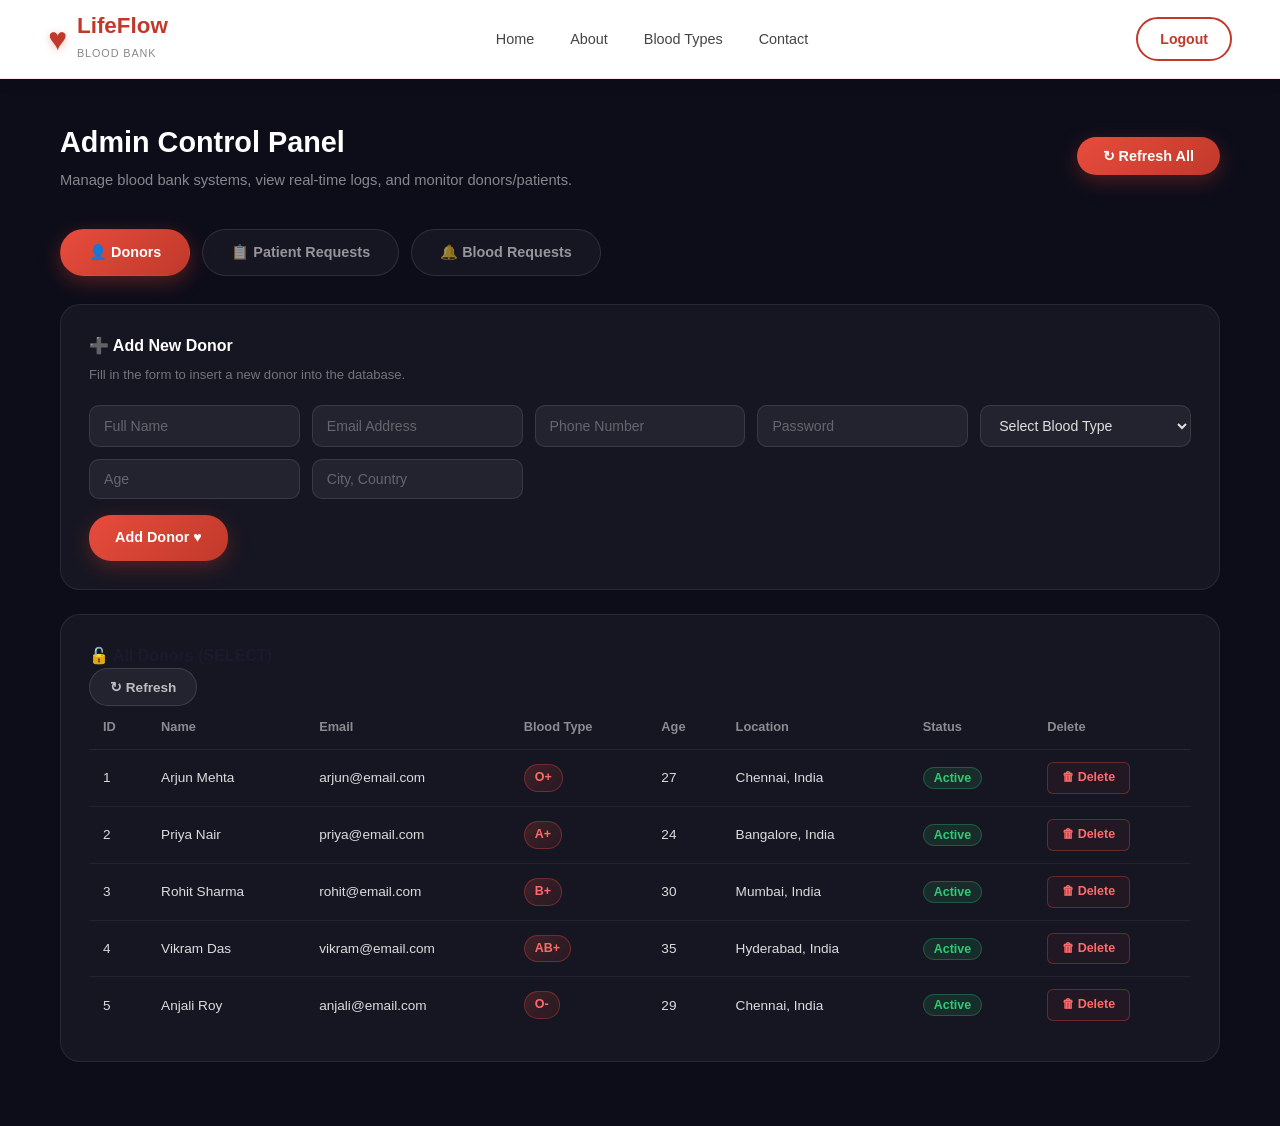
==== web/admin.html @ 805032db "Upload complete LifeFlow project" ====
<!DOCTYPE html>
<html lang="en">
<head>
    <meta charset="UTF-8">
    <meta name="viewport" content="width=device-width, initial-scale=1.0">
    <meta name="description" content="Admin Panel - LifeFlow Blood Bank. Manage donors, patients and blood requests.">
    <title>Admin Panel | LifeFlow Blood Bank</title>
    <link rel="stylesheet" href="./style/style.css">
    <link rel="stylesheet" href="./style/animation.css">
    <style>
        
        .admin-page {
            background: #0d0d1a;
            min-height: calc(100vh - 65px);
            padding: 40px 60px;
        }

     
        .admin-header {
            display: flex;
            align-items: center;
            justify-content: space-between;
            margin-bottom: 36px;
            animation: fadeUp 0.8s ease-out forwards;
        }
        .admin-welcome h2 {
            font-size: 1.8rem;
            font-weight: 800;
            color: white;
        }
        .admin-welcome p {
            font-size: 0.92rem;
            color: rgba(255,255,255,0.5);
            margin-top: 4px;
        }

       
        .admin-tabs {
            display: flex;
            gap: 12px;
            margin-bottom: 28px;
            animation: fadeUp 0.8s ease-out forwards;
        }
        .tab-btn {
            padding: 11px 28px;
            border: 1px solid rgba(255,255,255,0.1);
            border-radius: 40px;
            background: rgba(255,255,255,0.04);
            color: rgba(255,255,255,0.55);
            font-size: 0.9rem;
            font-weight: 600;
            font-family: inherit;
            cursor: pointer;
            transition: all 0.2s;
            display: inline-block;
        }
        .tab-btn:hover {
            border-color: rgba(231,76,60,0.5);
            color: white;
        }

 
        .panel { display: none !important; }

       
        #tab-donors:checked ~ .admin-page #panel-donors,
        #tab-patients:checked ~ .admin-page #panel-patients,
        #tab-requests:checked ~ .admin-page #panel-requests {
            display: block !important;
        }

        #tab-donors:checked ~ .admin-page #tab-btn-donors,
        #tab-patients:checked ~ .admin-page #tab-btn-patients,
        #tab-requests:checked ~ .admin-page #tab-btn-requests {
            background: linear-gradient(135deg, #e74c3c, #c0392b);
            border-color: transparent;
            color: white;
            box-shadow: 0 6px 20px rgba(192,57,43,0.4);
        }

       
        .dash-card {
            background: rgba(255,255,255,0.04);
            border: 1px solid rgba(255,255,255,0.08);
            border-radius: 20px;
            padding: 28px 28px;
            margin-bottom: 24px;
            animation: fadeUp 0.8s ease-out forwards;
        }
        .dash-card h3 {
            font-size: 1rem;
            font-weight: 700;
            color: white;
            margin-bottom: 6px;
        }
        .card-sub {
            font-size: 0.82rem;
            color: rgba(255,255,255,0.4);
            margin-bottom: 20px;
        }

       
        .form-grid {
            display: grid;
            grid-template-columns: repeat(auto-fill, minmax(190px, 1fr));
            gap: 12px;
            margin-bottom: 16px;
        }
        .input-wrapper {
            display: flex;
            align-items: center;
            background: rgba(255,255,255,0.06);
            border: 1px solid rgba(255,255,255,0.1);
            border-radius: 10px;
            overflow: hidden;
            transition: border 0.2s;
        }
        .input-wrapper:focus-within {
            border-color: rgba(231,76,60,0.6);
        }
        .input-wrapper input,
        .input-wrapper select {
            width: 100%;
            padding: 11px 14px;
            background: transparent;
            border: none;
            color: #e0e0e0;
            font-size: 0.88rem;
            font-family: inherit;
            outline: none;
        }
        .input-wrapper input::placeholder { color: rgba(255,255,255,0.3); }
        .input-wrapper select option { background: #1a1a2e; }

        .btn-submit-sm {
            padding: 11px 26px;
            border: none;
            border-radius: 22px;
            background: linear-gradient(135deg, #e74c3c, #c0392b);
            color: white;
            font-size: 0.9rem;
            font-weight: 700;
            font-family: inherit;
            cursor: pointer;
            box-shadow: 0 6px 20px rgba(192,57,43,0.35);
            transition: transform 0.2s, box-shadow 0.2s;
            display: inline-block;
        }
        .btn-submit-sm:hover {
            transform: translateY(-2px);
            box-shadow: 0 10px 28px rgba(192,57,43,0.5);
        }
        .btn-refresh {
            padding: 10px 20px;
            border: 1px solid rgba(255,255,255,0.12);
            border-radius: 22px;
            background: rgba(255,255,255,0.06);
            color: rgba(255,255,255,0.7);
            font-size: 0.85rem;
            font-weight: 600;
            font-family: inherit;
            cursor: pointer;
            transition: all 0.2s;
            display: inline-block;
        }
        .btn-refresh:hover { background: rgba(255,255,255,0.12); color: white; }

        
        .history-table {
            width: 100%;
            border-collapse: collapse;
            font-size: 0.85rem;
        }
        .history-table th {
            text-align: left;
            padding: 11px 14px;
            color: rgba(255,255,255,0.5);
            font-weight: 600;
            font-size: 0.8rem;
            border-bottom: 1px solid rgba(255,255,255,0.07);
        }
        .history-table td {
            padding: 12px 14px;
            border-bottom: 1px solid rgba(255,255,255,0.05);
            color: rgba(255,255,255,0.85);
        }
        .history-table tr:last-child td { border-bottom: none; }
        .history-table tr:hover td { background: rgba(255,255,255,0.02); }


        .blood-badge {
            display: inline-block;
            padding: 3px 10px;
            border-radius: 20px;
            font-size: 0.78rem;
            font-weight: 700;
            background: linear-gradient(135deg, rgba(231,76,60,0.2), rgba(192,57,43,0.1));
            border: 1px solid rgba(231,76,60,0.35);
            color: #ff6b6b;
        }
        .badge-active   { background: rgba(46,204,113,0.12);  border: 1px solid rgba(46,204,113,0.3);  color: #2ecc71; padding: 3px 10px; border-radius: 20px; font-size: 0.78rem; font-weight: 700; }
        .badge-inactive { background: rgba(231,76,60,0.12);   border: 1px solid rgba(231,76,60,0.3);   color: #e74c3c; padding: 3px 10px; border-radius: 20px; font-size: 0.78rem; font-weight: 700; }
        .badge-pending  { background: rgba(241,196,15,0.12);  border: 1px solid rgba(241,196,15,0.3);  color: #f1c40f; padding: 3px 10px; border-radius: 20px; font-size: 0.78rem; font-weight: 700; }
        .badge-critical { background: rgba(231,76,60,0.18);   border: 1px solid rgba(231,76,60,0.4);   color: #ff6b6b; padding: 3px 10px; border-radius: 20px; font-size: 0.78rem; font-weight: 700; }
        .badge-urgent   { background: rgba(241,196,15,0.15);  border: 1px solid rgba(241,196,15,0.35); color: #f1c40f; padding: 3px 10px; border-radius: 20px; font-size: 0.78rem; font-weight: 700; }
        .badge-accepted { background: rgba(46,204,113,0.12);  border: 1px solid rgba(46,204,113,0.3);  color: #2ecc71; padding: 3px 10px; border-radius: 20px; font-size: 0.78rem; font-weight: 700; }


        .btn-del {
            padding: 5px 14px;
            border: 1px solid rgba(231,76,60,0.35);
            border-radius: 6px;
            background: rgba(231,76,60,0.06);
            color: #ff6b6b;
            font-size: 0.78rem;
            font-weight: 600;
            font-family: inherit;
            cursor: pointer;
            transition: all 0.2s;
            display: inline-block;
        }
        .btn-del:hover { background: #e74c3c; color: white; border-color: transparent; }

        
        tr:has(.delete-row-checkbox:checked) {
            display: none !important;
        }

       
        .form-msg {
            display: none;
            margin-top: 14px;
            font-size: 0.88rem;
            font-weight: 600;
        }
        #add-donor-toggle:checked ~ .admin-page #d-msg { display: block; }
        #add-patient-toggle:checked ~ .admin-page #p-msg { display: block; }
        #send-request-toggle:checked ~ .admin-page #r-msg { display: block; }
    </style>
</head>
<body class="login-body">

 
    <input type="checkbox" id="add-donor-toggle" style="display:none;">
    <input type="checkbox" id="add-patient-toggle" style="display:none;">
    <input type="checkbox" id="send-request-toggle" style="display:none;">
    <input type="radio" name="admin-tabs" id="tab-donors" checked style="display:none;">
    <input type="radio" name="admin-tabs" id="tab-patients" style="display:none;">
    <input type="radio" name="admin-tabs" id="tab-requests" style="display:none;">

   
    <header id="navbar">
        <div class="nav-brand">
            <span class="brand-icon">&#9829;</span>
            <div class="brand-text">
                <h1>LifeFlow</h1>
                <span class="brand-sub">Blood Bank</span>
            </div>
        </div>
        <nav class="nav-links">
            <a href="index.html" class="nav-link">Home</a>
            <a href="index.html#about" class="nav-link">About</a>
            <a href="index.html#blood-types" class="nav-link">Blood Types</a>
            <a href="index.html#contact" class="nav-link">Contact</a>
        </nav>
        <div class="nav-actions">
            <a href="index.html" class="btn-login" id="btn-logout" style="display: inline-block; text-align: center;">Logout</a>
        </div>
    </header>

    
    <div class="admin-page">
        
       
        <div class="admin-header">
            <div class="admin-welcome">
                <h2>Admin Control Panel</h2>
                <p>Manage blood bank systems, view real-time logs, and monitor donors/patients.</p>
            </div>
            <a href="admin.html" class="btn-submit-sm" style="display: inline-block; text-align: center; text-decoration: none; line-height: 1.15; padding: 11px 26px;">&#8635; Refresh All</a>
        </div>

       
        <div class="admin-tabs">
            <label for="tab-donors" class="tab-btn" id="tab-btn-donors">&#128100; Donors</label>
            <label for="tab-patients" class="tab-btn" id="tab-btn-patients">&#128203; Patient Requests</label>
            <label for="tab-requests" class="tab-btn" id="tab-btn-requests">&#128276; Blood Requests</label>
        </div>

        
        <div id="panel-donors" class="panel">

       
            <div class="dash-card">
                <h3>&#10133; Add New Donor</h3>
                <p class="card-sub">Fill in the form to insert a new donor into the database.</p>
                <div class="form-grid">
                    <div class="input-wrapper"><input id="d-name"     type="text"     placeholder="Full Name" /></div>
                    <div class="input-wrapper"><input id="d-email"    type="email"    placeholder="Email Address" /></div>
                    <div class="input-wrapper"><input id="d-phone"    type="tel"      placeholder="Phone Number" /></div>
                    <div class="input-wrapper"><input id="d-password" type="password" placeholder="Password" /></div>
                    <div class="input-wrapper">
                        <select id="d-blood">
                            <option value="">Select Blood Type</option>
                            <option>A+</option><option>A-</option>
                            <option>B+</option><option>B-</option>
                            <option>O+</option><option>O-</option>
                            <option>AB+</option><option>AB-</option>
                        </select>
                    </div>
                    <div class="input-wrapper"><input id="d-age"      type="number" placeholder="Age" /></div>
                    <div class="input-wrapper"><input id="d-location" type="text"   placeholder="City, Country" /></div>
                </div>
                <label for="add-donor-toggle" class="btn-submit-sm" style="display: inline-block; cursor: pointer; text-align: center;">Add Donor &#9829;</label>
                <div class="form-msg" id="d-msg" style="color:#2ecc71;">✅ Donor added successfully (simulated).</div>
            </div>

          
            <div class="dash-card">
                <div class="section-row">
                    <h4>&#128275; All Donors (SELECT)</h4>
                    <a href="admin.html" style="text-decoration: none;"><button class="btn-refresh">&#8635; Refresh</button></a>
                </div>
                <table class="history-table">
                    <thead>
                        <tr>
                            <th>ID</th><th>Name</th><th>Email</th>
                            <th>Blood Type</th><th>Age</th><th>Location</th>
                            <th>Status</th><th>Delete</th>
                        </tr>
                    </thead>
                    <tbody id="donors-tbody">
                        <tr>
                            <td>1</td><td>Arjun Mehta</td><td>arjun@email.com</td>
                            <td><span class="blood-badge">O+</span></td><td>27</td><td>Chennai, India</td>
                            <td><span class="badge-active">Active</span></td>
                            <td><a href="/delete-user?userId=1" class="btn-del" style="text-decoration:none;">&#128465; Delete</a></td>
                        </tr>
                        <tr>
                            <td>2</td><td>Priya Nair</td><td>priya@email.com</td>
                            <td><span class="blood-badge">A+</span></td><td>24</td><td>Bangalore, India</td>
                            <td><span class="badge-active">Active</span></td>
                            <td><a href="/delete-user?userId=2" class="btn-del" style="text-decoration:none;">&#128465; Delete</a></td>
                        </tr>
                        <tr>
                            <td>3</td><td>Rohit Sharma</td><td>rohit@email.com</td>
                            <td><span class="blood-badge">B+</span></td><td>30</td><td>Mumbai, India</td>
                            <td><span class="badge-active">Active</span></td>
                            <td><a href="/delete-user?userId=3" class="btn-del" style="text-decoration:none;">&#128465; Delete</a></td>
                        </tr>
                        <tr>
                            <td>4</td><td>Vikram Das</td><td>vikram@email.com</td>
                            <td><span class="blood-badge">AB+</span></td><td>35</td><td>Hyderabad, India</td>
                            <td><span class="badge-active">Active</span></td>
                            <td><a href="/delete-user?userId=4" class="btn-del" style="text-decoration:none;">&#128465; Delete</a></td>
                        </tr>
                        <tr>
                            <td>5</td><td>Anjali Roy</td><td>anjali@email.com</td>
                            <td><span class="blood-badge">O-</span></td><td>29</td><td>Chennai, India</td>
                            <td><span class="badge-active">Active</span></td>
                            <td><a href="/delete-user?userId=5" class="btn-del" style="text-decoration:none;">&#128465; Delete</a></td>
                        </tr>
                    </tbody>
                </table>
            </div>
        </div>

        
        <div id="panel-patients" class="panel">

           
            <div class="dash-card">
                <h3>&#10133; Submit Blood Request</h3>
                <p class="card-sub">Add a new patient blood request to the database.</p>
                <div class="form-grid">
                    <div class="input-wrapper"><input id="p-name"     type="text"  placeholder="Patient Full Name" /></div>
                    <div class="input-wrapper"><input id="p-email"    type="email" placeholder="Email Address" /></div>
                    <div class="input-wrapper"><input id="p-phone"    type="tel"   placeholder="Phone Number" /></div>
                    <div class="input-wrapper">
                        <select id="p-blood">
                            <option value="">Blood Type Needed</option>
                            <option>A+</option><option>A-</option>
                            ``<option>B+</option><option>B-</option>
                            <option>O+</option><option>O-</option>
                            <option>AB+</option><option>AB-</option>
                        </select>
                    </div>
                    <div class="input-wrapper"><input id="p-hospital" type="text" placeholder="Hospital / Location" /></div>
                </div>
                <label for="add-patient-toggle" class="btn-submit-sm" style="display: inline-block; cursor: pointer; text-align: center;">Submit Request &#9829;</label>
                <div class="form-msg" id="p-msg" style="color:#2ecc71;">✅ Patient Request submitted successfully (simulated).</div>
            </div>

            
            <div class="dash-card">
                <div class="section-row">
                    <h4>&#128275; All Patient Requests (SELECT)</h4>
                    <a href="admin.html" style="text-decoration: none;"><button class="btn-refresh">&#8635; Refresh</button></a>
                </div>
                <table class="history-table">
                    <thead>
                        <tr>
                            <th>ID</th><th>Name</th><th>Email</th>
                            <th>Blood Needed</th><th>Hospital</th><th>Phone</th><th>Delete</th>
                        </tr>
                    </thead>
                    <tbody id="patients-tbody">
                        <tr>
                            <td>1</td><td>Rajesh Kumar</td><td>rajesh@email.com</td>
                            <td><span class="blood-badge">O+</span></td><td>Apollo Hospital</td><td>+91 94444 88888</td>
                            <td><a href="/delete-user?userId=1" class="btn-del" style="text-decoration:none;">&#128465; Delete</a></td>
                        </tr>
                        <tr>
                            <td>2</td><td>Sita Devi</td><td>sita@email.com</td>
                            <td><span class="blood-badge">A+</span></td><td>City General Hospital</td><td>+91 93333 77777</td>
                            <td><a href="/delete-user?userId=2" class="btn-del" style="text-decoration:none;">&#128465; Delete</a></td>
                        </tr>
                        <tr>
                            <td>3</td><td>Amit Sharma</td><td>amit@email.com</td>
                            <td><span class="blood-badge">O+</span></td><td>Fortis Hospital</td><td>+91 44444 55555</td>
                            <td><a href="/delete-user?userId=3" class="btn-del" style="text-decoration:none;">&#128465; Delete</a></td>
                        </tr>
                    </tbody>
                </table>
            </div>
        </div>

        
        <div id="panel-requests" class="panel">

        
            <div class="dash-card">
                <h3>&#10133; Send Request to Donor</h3>
                <p class="card-sub">Link a patient to a specific donor by entering their IDs.</p>
                <div class="form-grid">
                    <div class="input-wrapper"><input id="r-pid"      type="number" placeholder="Patient ID" /></div>
                    <div class="input-wrapper"><input id="r-did"      type="number" placeholder="Donor ID" /></div>
                    <div class="input-wrapper">
                        <select id="r-blood">
                            <option value="">Blood Type</option>
                            <option>A+</option><option>A-</option>
                            <option>B+</option><option>B-</option>
                            <option>O+</option><option>O-</option>
                            <option>AB+</option><option>AB-</option>
                        </select>
                    </div>
                    <div class="input-wrapper"><input id="r-hospital" type="text" placeholder="Hospital" /></div>
                </div>
                <label for="send-request-toggle" class="btn-submit-sm" style="display: inline-block; cursor: pointer; text-align: center;">Send Request &#9829;</label>
                <div class="form-msg" id="r-msg" style="color:#2ecc71;">✅ Blood Request linked successfully (simulated).</div>
            </div>

           
            <div class="dash-card">
                <div class="section-row">
                    <h4>&#128275; All Blood Requests (SELECT)</h4>
                    <a href="admin.html" style="text-decoration: none;"><button class="btn-refresh">&#8635; Refresh</button></a>
                </div>
                <table class="history-table">
                    <thead>
                        <tr>
                            <th>ID</th><th>Patient</th><th>Blood Needed</th>
                            <th>Hospital</th><th>Units</th><th>Status</th><th>Created At</th><th>Delete</th>
                        </tr>
                    </thead>
                    <tbody id="requests-tbody">
                        <tr>
                            <td>1</td><td>Rajesh Kumar</td><td><span class="blood-badge">O+</span></td>
                            <td>Apollo Hospital</td><td>1 Unit</td><td><span class="badge-pending">Pending</span></td><td>2026-06-29 23:51:04.0</td>
                            <td><a href="/delete-request?requestId=1" class="btn-del" style="text-decoration:none;">&#128465; Delete</a></td>
                        </tr>
                        <tr>
                            <td>2</td><td>Sita Devi</td><td><span class="blood-badge">A+</span></td>
                            <td>City General Hospital</td><td>1 Unit</td><td><span class="badge-pending">Pending</span></td><td>2026-06-29 23:34:32.0</td>
                            <td><a href="/delete-request?requestId=2" class="btn-del" style="text-decoration:none;">&#128465; Delete</a></td>
                        </tr>
                        <tr>
                            <td>3</td><td>Amit Sharma</td><td><span class="blood-badge">O+</span></td>
                            <td>Fortis Hospital</td><td>1 Unit</td><td><span class="badge-accepted">Accepted</span></td><td>2026-06-29 23:33:00.0</td>
                            <td><a href="/delete-request?requestId=3" class="btn-del" style="text-decoration:none;">&#128465; Delete</a></td>
                        </tr>
                    </tbody>
                </table>
            </div>
        </div>

    </div>

</body>
</html>
---- web/style/style.css ----
* {
    margin: 0;
    padding: 0;
    box-sizing: border-box;
}

html {
    scroll-behavior: smooth;
}

body {
    font-family: 'Inter', Arial, sans-serif;
    background-color: #fafafa;
    color: #1a1a2e;
    line-height: 1.6;
}

a {
    text-decoration: none;
    color: inherit;
}

ul {
    list-style: none;
}

header {
    display: flex;
    align-items: center;
    justify-content: space-between;
    background: rgba(255, 255, 255, 0.96);
    backdrop-filter: blur(12px);
    border-bottom: 1px solid rgba(192, 57, 43, 0.12);
    padding: 14px 48px;
    position: sticky;
    top: 0;
    z-index: 1000;
    box-shadow: 0 2px 20px rgba(0,0,0,0.06);
}

.nav-brand {
    display: flex;
    align-items: center;
    gap: 10px;
}

.brand-icon {
    font-size: 2rem;
    color: #c0392b;
    line-height: 1;
    filter: drop-shadow(0 2px 4px rgba(192,57,43,0.3));
}

.brand-text h1,
.brand-text h2 {
    font-size: 1.4rem;
    font-weight: 800;
    color: #c0392b;
    line-height: 1.1;
}

.brand-sub {
    font-size: 0.68rem;
    font-weight: 500;
    color: #888;
    letter-spacing: 0.08em;
    text-transform: uppercase;
}


.nav-links {
    display: flex;
    gap: 4px;
    align-items: center;
}

.nav-link {
    font-size: 0.9rem;
    font-weight: 500;
    color: #444;
    padding: 8px 16px;
    border-radius: 20px;
    transition: background 0.2s, color 0.2s;
}

.nav-link:hover {
    background: rgba(192, 57, 43, 0.08);
    color: #c0392b;
}


.nav-actions {
    display: flex;
    gap: 10px;
}

.btn-login,
.btn-register {
    padding: 9px 22px;
    border: none;
    border-radius: 22px;
    cursor: pointer;
    font-size: 0.88rem;
    font-weight: 600;
    font-family: 'Inter', Arial, sans-serif;
    transition: transform 0.2s, box-shadow 0.2s;
}

.btn-login {
    background: transparent;
    color: #c0392b;
    border: 2px solid #c0392b;
}

.btn-login:hover {
    background: rgba(192,57,43,0.07);
    transform: translateY(-1px);
}

.btn-register {
    background: linear-gradient(135deg, #e74c3c, #c0392b);
    color: white;
    box-shadow: 0 4px 14px rgba(192, 57, 43, 0.35);
}

.btn-register:hover {
    transform: translateY(-2px);
    box-shadow: 0 6px 20px rgba(192, 57, 43, 0.45);
}

.btn-login a,
.btn-register a {
    color: inherit;
}


.hero {
    display: flex;
    align-items: center;
    justify-content: space-between;
    gap: 40px;
    padding: 80px 80px 90px;
    background: linear-gradient(135deg, #1a1a2e 0%, #16213e 50%, #0f3460 100%);
    min-height: 88vh;
    position: relative;
    overflow: hidden;
}

.hero::before {
    content: '';
    position: absolute;
    width: 500px;
    height: 500px;
    border-radius: 50%;
    background: radial-gradient(circle, rgba(192,57,43,0.18) 0%, transparent 70%);
    top: -100px;
    right: -80px;
    pointer-events: none;
}

.hero::after {
    content: '';
    position: absolute;
    width: 300px;
    height: 300px;
    border-radius: 50%;
    background: radial-gradient(circle, rgba(231,76,60,0.12) 0%, transparent 70%);
    bottom: -80px;
    left: 60px;
    pointer-events: none;
}

.hero-content {
    flex: 1;
    max-width: 580px;
    animation: fadeUp 0.8s ease-out forwards;
}

.hero-badge {
    display: inline-block;
    background: rgba(192, 57, 43, 0.18);
    color: #ff6b6b;
    border: 1px solid rgba(192,57,43,0.4);
    padding: 6px 16px;
    border-radius: 30px;
    font-size: 0.82rem;
    font-weight: 600;
    letter-spacing: 0.04em;
    margin-bottom: 24px;
}

.hero-title {
    font-size: clamp(2.4rem, 5vw, 3.8rem);
    font-weight: 900;
    color: white;
    line-height: 1.12;
    margin-bottom: 20px;
    animation: scaleUp 0.8s ease-out forwards;
}

.hero-subtitle {
    font-size: 1.05rem;
    color: rgba(255,255,255,0.7);
    line-height: 1.75;
    margin-bottom: 36px;
    max-width: 480px;
}

.hero-buttons {
    display: flex;
    gap: 14px;
    margin-bottom: 48px;
    flex-wrap: wrap;
}

.btn-primary {
    padding: 13px 30px;
    border: none;
    border-radius: 26px;
    cursor: pointer;
    font-size: 0.96rem;
    font-weight: 700;
    font-family: 'Inter', Arial, sans-serif;
    background: linear-gradient(135deg, #e74c3c, #c0392b);
    color: white;
    box-shadow: 0 6px 20px rgba(192, 57, 43, 0.4);
    transition: transform 0.2s, box-shadow 0.2s;
}

.btn-primary a {
    color: white;
}

.btn-primary:hover {
    transform: translateY(-3px);
    box-shadow: 0 10px 28px rgba(192, 57, 43, 0.5);
}

.btn-outline {
    padding: 13px 30px;
    border: 2px solid rgba(255,255,255,0.5);
    border-radius: 26px;
    cursor: pointer;
    font-size: 0.96rem;
    font-weight: 700;
    font-family: 'Inter', Arial, sans-serif;
    background: transparent;
    color: white;
    transition: background 0.2s, border-color 0.2s, transform 0.2s;
}

.btn-outline a {
    color: white;
}

.btn-outline:hover {
    background: rgba(255,255,255,0.1);
    border-color: white;
    transform: translateY(-3px);
}


.hero-stats {
    display: flex;
    align-items: center;
    gap: 28px;
    background: rgba(255,255,255,0.06);
    border: 1px solid rgba(255,255,255,0.1);
    border-radius: 16px;
    padding: 20px 28px;
    backdrop-filter: blur(8px);
    width: fit-content;
}

.stat-item {
    display: flex;
    flex-direction: column;
    align-items: center;
    gap: 2px;
}

.stat-number {
    font-size: 1.6rem;
    font-weight: 800;
    color: #ff6b6b;
}

.stat-label {
    font-size: 0.78rem;
    color: rgba(255,255,255,0.55);
    font-weight: 500;
    text-transform: uppercase;
    letter-spacing: 0.05em;
}

.stat-divider {
    width: 1px;
    height: 40px;
    background: rgba(255,255,255,0.15);
}


.hero-image {
    flex: 1;
    display: flex;
    justify-content: center;
    align-items: center;
    max-width: 440px;
}

.hero-img-wrapper {
    position: relative;
    width: 100%;
}

.hero-img-wrapper img {
    width: 100%;
    height: 420px;
    object-fit: cover;
    border-radius: 24px;
    box-shadow: 0 24px 60px rgba(0,0,0,0.4);
    border: 3px solid rgba(192,57,43,0.4);
}

.hero-badge-float {
    position: absolute;
    bottom: -18px;
    left: -18px;
    background: linear-gradient(135deg, #e74c3c, #c0392b);
    color: white;
    padding: 14px 20px;
    border-radius: 16px;
    font-weight: 700;
    font-size: 0.9rem;
    display: flex;
    align-items: center;
    gap: 8px;
    box-shadow: 0 8px 24px rgba(192,57,43,0.4);
    animation: floatContinuous 3.5s ease-in-out infinite;
}


.about {
    padding: 90px 80px;
    background: white;
}

.section-container {
    display: flex;
    align-items: center;
    gap: 70px;
    max-width: 1100px;
    margin: 0 auto;
}

.section-container.reverse {
    flex-direction: row-reverse;
}

.about-image {
    position: relative;
    flex-shrink: 0;
}

.about-image img {
    width: 380px;
    height: 420px;
    object-fit: cover;
    border-radius: 20px;
    box-shadow: 0 16px 48px rgba(0,0,0,0.12);
    border: 3px solid rgba(192,57,43,0.15);
}

.about-badge {
    position: absolute;
    bottom: -16px;
    right: -16px;
    background: linear-gradient(135deg, #e74c3c, #c0392b);
    color: white;
    padding: 12px 18px;
    border-radius: 14px;
    font-weight: 700;
    font-size: 0.88rem;
    box-shadow: 0 6px 20px rgba(192,57,43,0.35);
}

.about-content {
    flex: 1;
}

.section-tag {
    display: inline-block;
    background: rgba(192, 57, 43, 0.1);
    color: #c0392b;
    padding: 5px 14px;
    border-radius: 20px;
    font-size: 0.78rem;
    font-weight: 700;
    letter-spacing: 0.07em;
    text-transform: uppercase;
    margin-bottom: 14px;
}

.section-tag.center {
    display: block;
    text-align: center;
    width: fit-content;
    margin: 0 auto 14px;
}

.section-title {
    font-size: clamp(1.6rem, 3vw, 2.2rem);
    font-weight: 800;
    color: #1a1a2e;
    margin-bottom: 16px;
    line-height: 1.25;
}

.section-title.center {
    text-align: center;
}

.section-title.white {
    color: white;
}

.section-text {
    font-size: 0.97rem;
    color: #555;
    line-height: 1.8;
    margin-bottom: 14px;
}

.section-text.light {
    color: rgba(255,255,255,0.72);
}

.section-desc {
    font-size: 1rem;
    color: #666;
    text-align: center;
    margin-bottom: 44px;
    max-width: 500px;
    margin-left: auto;
    margin-right: auto;
}

.donate {
    padding: 90px 80px;
    background: #fff;
    text-align: center;
}

#donor-img {
    width: 100%;
    height: auto;
}


.about-features {
    display: flex;
    flex-direction: column;
    gap: 10px;
    margin: 20px 0 28px;
}

.about-features li {
    display: flex;
    align-items: center;
    gap: 10px;
    font-size: 0.95rem;
    font-weight: 500;
    color: #333;
}

.feature-check {
    display: inline-flex;
    align-items: center;
    justify-content: center;
    width: 22px;
    height: 22px;
    background: linear-gradient(135deg, #e74c3c, #c0392b);
    color: white;
    border-radius: 50%;
    font-size: 0.7rem;
    font-weight: 700;
    flex-shrink: 0;
}


.blood-types {
    padding: 90px 80px;
    background: #f7f0f0;
}

.section-header {
    text-align: center;
    margin-bottom: 50px;
}

.blood-grid {
    display: grid;
    grid-template-columns: repeat(4, 1fr);
    gap: 20px;
    max-width: 900px;
    margin: 0 auto;
}

.blood-card {
    background: white;
    border-radius: 18px;
    padding: 28px 20px;
    text-align: center;
    box-shadow: 0 4px 20px rgba(0,0,0,0.06);
    border: 2px solid transparent;
    transition: transform 0.25s, box-shadow 0.25s;
    cursor: default;
}

.blood-card:hover {
    transform: translateY(-6px);
    box-shadow: 0 12px 32px rgba(0,0,0,0.12);
}

.blood-card.available {
    border-color: rgba(39, 174, 96, 0.2);
}

.blood-card.low {
    border-color: rgba(243, 156, 18, 0.3);
}

.blood-card.urgent {
    border-color: rgba(192, 57, 43, 0.4);
    background: #fff5f5;
}

.blood-type {
    display: block;
    font-size: 2rem;
    font-weight: 900;
    color: #c0392b;
    margin-bottom: 8px;
}

.blood-status {
    display: block;
    font-size: 0.78rem;
    font-weight: 600;
    color: #27ae60;
    text-transform: uppercase;
    letter-spacing: 0.06em;
    margin-bottom: 14px;
}

.low-text {
    color: #f39c12 !important;
}

.urgent-text {
    color: #c0392b !important;
}

.blood-bar {
    height: 6px;
    background: #eee;
    border-radius: 3px;
    overflow: hidden;
}

.blood-fill {
    height: 100%;
    background: linear-gradient(90deg, #27ae60, #2ecc71);
    border-radius: 3px;
    transition: width 1s ease;
}

.low-fill {
    background: linear-gradient(90deg, #e67e22, #f39c12) !important;
}

.urgent-fill {
    background: linear-gradient(90deg, #c0392b, #e74c3c) !important;
}


.contact {
    padding: 90px 80px;
    background: linear-gradient(135deg, #1a1a2e 0%, #16213e 60%, #0f3460 100%);
}

.contact-wrapper {
    display: flex;
    gap: 70px;
    max-width: 1100px;
    margin: 0 auto;
    align-items: flex-start;
}

.contact-info {
    flex: 1;
}

.contact-items {
    display: flex;
    flex-direction: column;
    gap: 20px;
    margin-top: 32px;
}

.contact-item {
    display: flex;
    align-items: flex-start;
    gap: 16px;
}

.contact-icon {
    width: 44px;
    height: 44px;
    background: rgba(192,57,43,0.18);
    border: 1px solid rgba(192,57,43,0.3);
    border-radius: 12px;
    display: flex;
    align-items: center;
    justify-content: center;
    font-size: 1.1rem;
    flex-shrink: 0;
    color: #ff6b6b;
    line-height: 44px;
    text-align: center;
}

.contact-label {
    display: block;
    font-size: 0.74rem;
    color: rgba(255,255,255,0.45);
    text-transform: uppercase;
    letter-spacing: 0.08em;
    font-weight: 600;
    margin-bottom: 3px;
}

.contact-link {
    font-size: 0.95rem;
    color: rgba(255,255,255,0.85);
    font-weight: 500;
    transition: color 0.2s;
}

.contact-link:hover {
    color: #ff6b6b;
}



footer {
    background: #0d0d1a;
    color: #aaa;
    padding: 60px 80px 28px;
}

.footer-top {
    display: flex;
    gap: 60px;
    padding-bottom: 40px;
    border-bottom: 1px solid rgba(255,255,255,0.07);
    margin-bottom: 28px;
}

.footer-brand {
    flex: 1.5;
}

.footer-brand p {
    font-size: 0.9rem;
    color: #666;
    margin-top: 14px;
    max-width: 280px;
    line-height: 1.7;
}

.footer-links {
    flex: 1;
}

.footer-links h3 {
    font-size: 0.9rem;
    font-weight: 700;
    color: white;
    text-transform: uppercase;
    letter-spacing: 0.08em;
    margin-bottom: 18px;
}

.footer-links ul {
    display: flex;
    flex-direction: column;
    gap: 10px;
}

.footer-links ul li a {
    font-size: 0.88rem;
    color: #666;
    transition: color 0.2s;
}

.footer-links ul li a:hover {
    color: #e74c3c;
}

.footer-bottom {
    display: flex;
    justify-content: space-between;
    align-items: center;
    font-size: 0.82rem;
    color: #444;
}

.heart {
    color: #e74c3c;
}


.donate {
    padding: 90px 80px;
    background: white;
}

.donate .section-header {
    text-align: center;
    margin-bottom: 50px;
}

.section-desc.center {
    text-align: center;
}

.donate-grid {
    display: flex;
    align-items: center;
    gap: 60px;
    max-width: 1100px;
    margin: 0 auto;
}


.donate-image {
    position: relative;
    flex-shrink: 0;
}

.donate-image img {
    width: 380px;
    height: 420px;
    object-fit: cover;
    border-radius: 20px;
    box-shadow: 0 16px 48px rgba(0,0,0,0.12);
    border: 3px solid rgba(192,57,43,0.15);
}

.donate-badge {
    position: absolute;
    bottom: -16px;
    right: -16px;
    background: linear-gradient(135deg, #e74c3c, #c0392b);
    color: white;
    padding: 12px 18px;
    border-radius: 14px;
    font-weight: 700;
    font-size: 0.88rem;
    box-shadow: 0 6px 20px rgba(192,57,43,0.35);
}


.donate-content {
    flex: 1;
}

.donate-title {
    font-size: clamp(1.4rem, 2.5vw, 2rem);
    font-weight: 800;
    color: #1a1a2e;
    margin-bottom: 14px;
    line-height: 1.25;
}

.donate-text {
    font-size: 0.97rem;
    color: #555;
    line-height: 1.8;
    margin-bottom: 24px;
}


.eligibility-checklist {
    background: #fdf5f5;
    border: 1px solid rgba(192,57,43,0.12);
    border-radius: 14px;
    padding: 20px 22px;
    margin-bottom: 18px;
}

.eligibility-title {
    font-size: 0.95rem;
    font-weight: 700;
    color: #c0392b;
    margin-bottom: 12px;
}

.eligibility-list {
    list-style: none;
    display: flex;
    flex-direction: column;
    gap: 8px;
}

.eligibility-list li {
    font-size: 0.92rem;
    color: #444;
    display: flex;
    align-items: center;
    gap: 10px;
}

.eligible span {
    color: #27ae60;
    font-weight: 700;
    font-size: 1rem;
}

.not-eligible span {
    color: #e74c3c;
    font-weight: 700;
    font-size: 1rem;
}

.eligibility-note {
    display: flex;
    align-items: flex-start;
    gap: 8px;
    background: rgba(192,57,43,0.05);
    border: 1px solid rgba(192,57,43,0.15);
    border-radius: 10px;
    padding: 12px 14px;
    margin-bottom: 24px;
}

.note-icon {
    color: #c0392b;
    font-size: 1rem;
    flex-shrink: 0;
    margin-top: 1px;
}

.note-text {
    font-size: 0.85rem;
    color: #666;
    line-height: 1.6;
}


.donate-buttons {
    display: flex;
    gap: 14px;
    flex-wrap: wrap;
}

.donate-buttons .btn-primary {
    display: inline-block;
    padding: 13px 30px;
    border: none;
    border-radius: 26px;
    cursor: pointer;
    font-size: 0.96rem;
    font-weight: 700;
    font-family: Arial, sans-serif;
    background: linear-gradient(135deg, #e74c3c, #c0392b);
    color: white;
    box-shadow: 0 6px 20px rgba(192,57,43,0.4);
    transition: transform 0.2s, box-shadow 0.2s;
    text-decoration: none;
}

.donate-buttons .btn-primary:hover {
    transform: translateY(-3px);
    box-shadow: 0 10px 28px rgba(192,57,43,0.5);
}

.donate-buttons .btn-outline {
    display: inline-block;
    padding: 13px 30px;
    border: 2px solid #c0392b;
    border-radius: 26px;
    cursor: pointer;
    font-size: 0.96rem;
    font-weight: 700;
    font-family: Arial, sans-serif;
    background: transparent;
    color: #c0392b;
    transition: background 0.2s, transform 0.2s;
    text-decoration: none;
}

.donate-buttons .btn-outline:hover {
    background: rgba(192,57,43,0.06);
    transform: translateY(-3px);
}
---- web/style/animation.css ----
@keyframes fadeUp {
    from { opacity: 0; transform: translateY(30px); }
    to { opacity: 1; transform: translateY(0); }
}

@keyframes fadeDown {
    from { opacity: 0; transform: translateY(-20px); }
    to { opacity: 1; transform: translateY(0); }
}

@keyframes scaleUp {
    from { opacity: 0; transform: scale(0.95); filter: blur(4px); }
    to { opacity: 1; transform: scale(1); filter: blur(0); }
}

@keyframes pulseAlert {
    0% { transform: scale(1); box-shadow: 0 0 0 0 rgba(231, 76, 60, 0.5); }
    70% { transform: scale(1.05); box-shadow: 0 0 0 12px rgba(231, 76, 60, 0); }
    100% { transform: scale(1); box-shadow: 0 0 0 0 rgba(231, 76, 60, 0); }
}

@keyframes slideRight {
    from { opacity: 0; transform: translateX(-30px); }
    to { opacity: 1; transform: translateX(0); }
}

@keyframes floatContinuous {
    0% { transform: translateY(0px); }
    50% { transform: translateY(-12px); }
    100% { transform: translateY(0px); }
}

/* AI Automation Semantic Animations */
@keyframes aiPulse {
    0% { opacity: 0.4; }
    50% { opacity: 1.0; }
    100% { opacity: 0.4; }
}

.ai-pulse-active {
    animation: aiPulse 2s ease-in-out infinite;
}

@keyframes successGlow {
    0% { box-shadow: 0 0 0 0 rgba(46, 204, 113, 0.4); border-color: rgba(46, 204, 113, 0.6); }
    50% { box-shadow: 0 0 20px 8px rgba(46, 204, 113, 0.8); border-color: rgba(46, 204, 113, 1); }
    100% { box-shadow: 0 0 0 0 rgba(46, 204, 113, 0); border-color: transparent; }
}

.ai-success-glow {
    animation: successGlow 1.5s ease-out forwards;
}
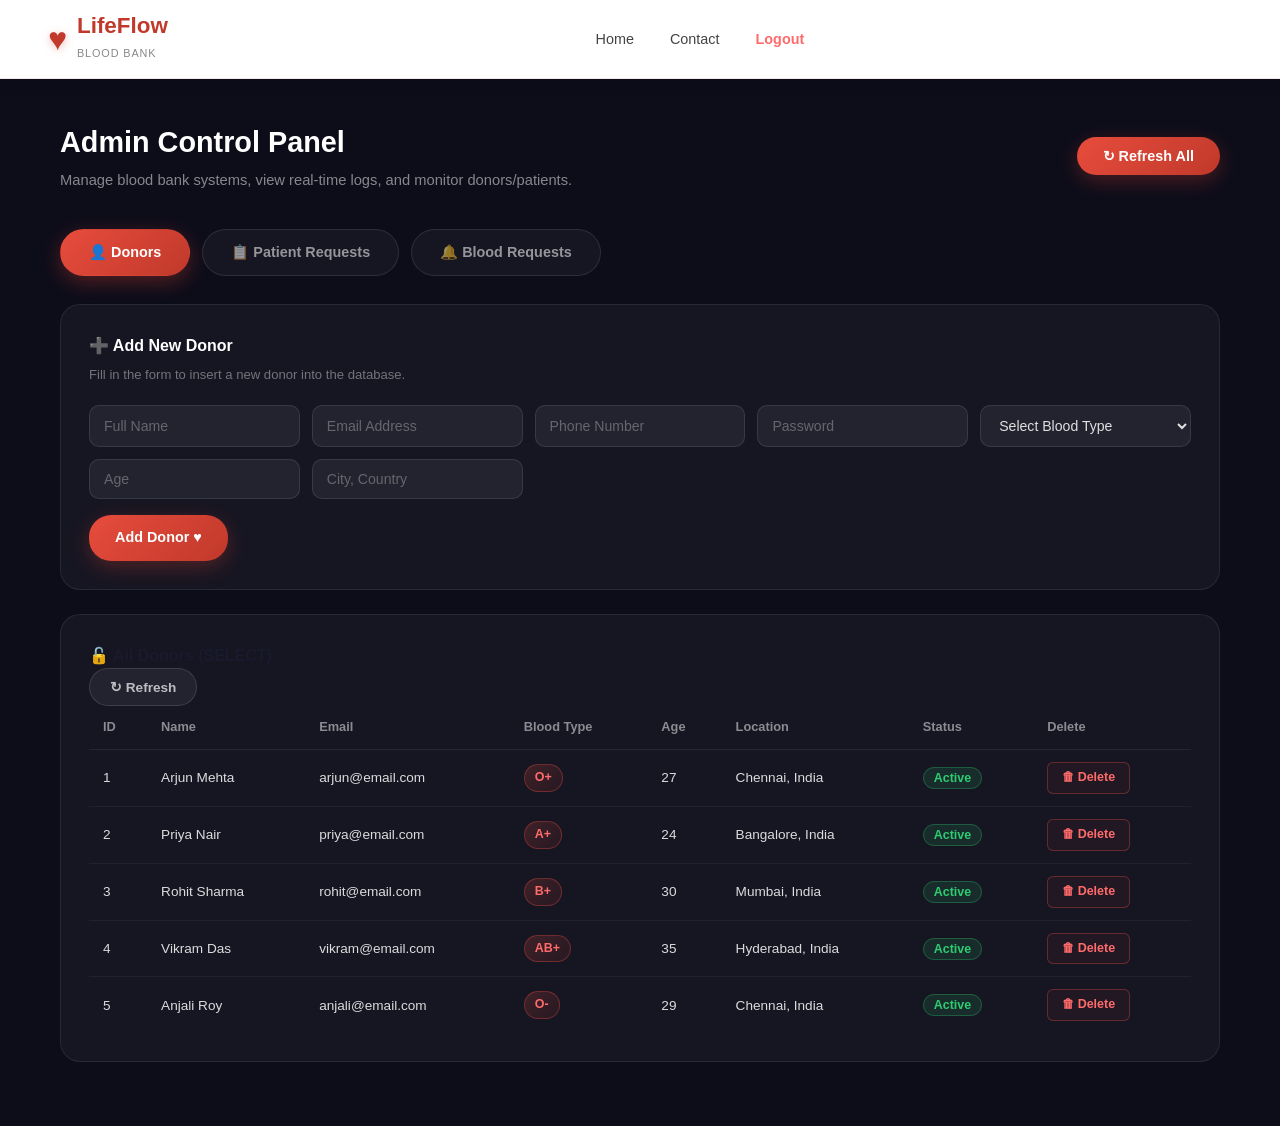
==== commit 562a4201: "Update project" ====
--- a/web/admin.html
+++ b/web/admin.html
@@ -236,6 +236,32 @@
         #add-donor-toggle:checked ~ .admin-page #d-msg { display: block; }
         #add-patient-toggle:checked ~ .admin-page #p-msg { display: block; }
         #send-request-toggle:checked ~ .admin-page #r-msg { display: block; }
+
+        /* Responsive Styles */
+        .table-responsive {
+            width: 100%;
+            overflow-x: auto;
+            display: block;
+        }
+        @media (max-width: 768px) {
+            .admin-page {
+                padding: 20px;
+            }
+            .admin-header {
+                flex-direction: column;
+                align-items: flex-start;
+                gap: 15px;
+            }
+            .admin-tabs {
+                flex-wrap: wrap;
+            }
+            .form-grid {
+                grid-template-columns: 1fr;
+            }
+            .dash-card {
+                padding: 20px;
+            }
+        }
     </style>
 </head>
 <body class="login-body">
@@ -259,12 +285,13 @@
         </div>
         <nav class="nav-links">
             <a href="index.html" class="nav-link">Home</a>
-            <a href="index.html#about" class="nav-link">About</a>
-            <a href="index.html#blood-types" class="nav-link">Blood Types</a>
             <a href="index.html#contact" class="nav-link">Contact</a>
+            <a href="login.html" class="nav-link" style="color:#ff6b6b; font-weight:600;">Logout</a>
         </nav>
         <div class="nav-actions">
-            <a href="index.html" class="btn-login" id="btn-logout" style="display: inline-block; text-align: center;">Logout</a>
+            <div class="menu-toggle" id="mobile-menu" style="display:none; font-size: 1.8rem; cursor: pointer; color: #c0392b; align-items: center;">
+                &#9776;
+            </div>
         </div>
     </header>
 
@@ -321,7 +348,7 @@
                     <h4>&#128275; All Donors (SELECT)</h4>
                     <a href="admin.html" style="text-decoration: none;"><button class="btn-refresh">&#8635; Refresh</button></a>
                 </div>
-                <table class="history-table">
+                <div class="table-responsive"><table class="history-table">
                     <thead>
                         <tr>
                             <th>ID</th><th>Name</th><th>Email</th>
@@ -361,7 +388,7 @@
                             <td><a href="/delete-user?userId=5" class="btn-del" style="text-decoration:none;">&#128465; Delete</a></td>
                         </tr>
                     </tbody>
-                </table>
+                </table></div>
             </div>
         </div>
 
@@ -397,7 +424,7 @@
                     <h4>&#128275; All Patient Requests (SELECT)</h4>
                     <a href="admin.html" style="text-decoration: none;"><button class="btn-refresh">&#8635; Refresh</button></a>
                 </div>
-                <table class="history-table">
+                <div class="table-responsive"><table class="history-table">
                     <thead>
                         <tr>
                             <th>ID</th><th>Name</th><th>Email</th>
@@ -421,7 +448,7 @@
                             <td><a href="/delete-user?userId=3" class="btn-del" style="text-decoration:none;">&#128465; Delete</a></td>
                         </tr>
                     </tbody>
-                </table>
+                </table></div>
             </div>
         </div>
 
@@ -485,6 +512,22 @@
         </div>
 
     </div>
-
+    <script>
+        const mobileMenu = document.getElementById('mobile-menu');
+        const navLinks = document.querySelector('.nav-links');
+        
+        if (mobileMenu) {
+            mobileMenu.addEventListener('click', () => {
+                navLinks.classList.toggle('active');
+            });
+            
+            // Close menu on link click
+            document.querySelectorAll('.nav-link').forEach(link => {
+                link.addEventListener('click', () => {
+                    navLinks.classList.remove('active');
+                });
+            });
+        }
+    </script>
 </body>
 </html>
--- a/web/style/style.css
+++ b/web/style/style.css
@@ -907,4 +907,113 @@
     transform: translateY(-3px);
 }
 
-
+/* Responsive Styles */
+
+/* Hamburger menu toggle class */
+.nav-links.active {
+    display: flex !important;
+}
+
+@media (max-width: 992px) {
+    .hero {
+        flex-direction: column;
+        text-align: center;
+        padding: 40px 20px 60px;
+        margin-top: 0;
+    }
+    .hero-content {
+        max-width: 100%;
+        margin-bottom: 30px;
+    }
+    .hero-buttons {
+        justify-content: center;
+    }
+    .hero-stats {
+        margin: 0 auto;
+        flex-wrap: wrap;
+        justify-content: center;
+    }
+    .section-container, .section-container.reverse, .donate-grid, .contact-wrapper, .footer-top {
+        flex-direction: column;
+        gap: 40px;
+        text-align: center;
+    }
+    .about-image img, .donate-image img {
+        width: 100%;
+        max-width: 400px;
+        height: auto;
+    }
+    .about, .donate, .blood-types, .contact, footer {
+        padding: 60px 20px;
+    }
+    .blood-grid {
+        grid-template-columns: repeat(2, 1fr);
+    }
+    .about-features li {
+        justify-content: center;
+    }
+    .eligibility-list li {
+        justify-content: center;
+    }
+    .donate-buttons {
+        justify-content: center;
+    }
+    .hero-image {
+        max-width: 100%;
+    }
+}
+
+@media (max-width: 768px) {
+    header {
+        padding: 14px 20px;
+        flex-wrap: wrap;
+    }
+    .nav-brand {
+        flex: 1;
+    }
+    .menu-toggle {
+        display: flex !important;
+    }
+    .nav-links {
+        display: none;
+        flex-direction: column;
+        width: 100%;
+        background: rgba(255, 255, 255, 0.98);
+        padding: 20px 0;
+        gap: 15px;
+        order: 3;
+        margin-top: 10px;
+        border-radius: 10px;
+        box-shadow: 0 4px 10px rgba(0,0,0,0.1);
+    }
+    .nav-actions {
+        display: flex;
+        align-items: center;
+        gap: 10px;
+    }
+    .nav-actions .btn-text {
+        display: none; /* Hide text, keep icon */
+    }
+    .nav-actions .btn-register {
+        padding: 8px 12px;
+    }
+    .hero-title {
+        font-size: clamp(2rem, 8vw, 2.5rem);
+    }
+    .contact-item {
+        flex-direction: column;
+        align-items: center;
+        text-align: center;
+    }
+    .blood-grid {
+        grid-template-columns: 1fr;
+    }
+    .footer-bottom {
+        flex-direction: column;
+        gap: 10px;
+        text-align: center;
+    }
+    .hero-img-wrapper img {
+        height: auto;
+    }
+}
